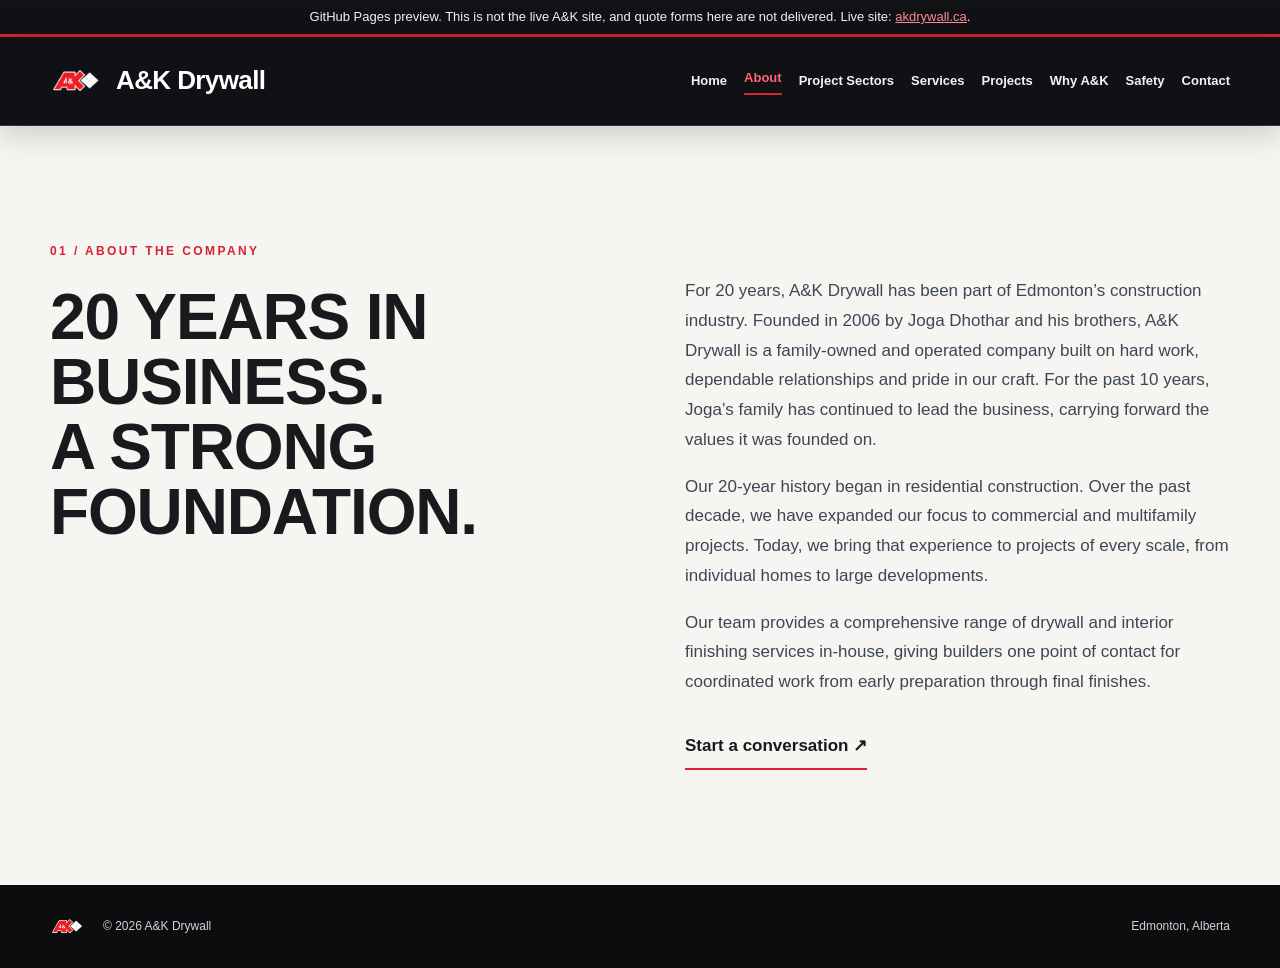
==== about.html @ e4584341 "Publish the A&K Drywall GitHub Pages preview copied from the live site. Co-authored-by: Cursor <curs" ====
<!doctype html><html lang="en"><head><meta charset="utf-8"><meta name="robots" content="noindex, nofollow"><meta name="viewport" content="width=device-width,initial-scale=1"><meta name="theme-color" content="#101115"><meta name="description" content="Learn about A&K Drywall, a family-owned business founded in 2006."><title>About Us | A&amp;K Drywall</title><link rel="stylesheet" href="styles.css?v=safety-contact-1"><link rel="icon" type="image/png" sizes="32x32" href="assets/shortcut-icon-32.png"><link rel="icon" type="image/png" sizes="192x192" href="assets/shortcut-icon-192.png"><link rel="shortcut icon" href="favicon.ico"><link rel="apple-touch-icon" sizes="180x180" href="assets/apple-touch-icon.png"><link rel="manifest" href="site.webmanifest"></head><body><div class="preview-banner" role="status">GitHub Pages preview. This is not the live A&amp;K site, and quote forms here are not delivered. Live site: <a href="https://akdrywall.ca/">akdrywall.ca</a>.</div><a class="skip" href="#main">Skip to content</a><header class="site-header"><div class="wrap nav"><a class="brand" href="index.html" aria-label="A&K Drywall home"><img src="assets/logo.png" alt="A&K Drywall logo"><span class="brand-name">A&K Drywall</span></a><nav aria-label="Main navigation"><a href="index.html">Home</a><a href="about.html" aria-current="page">About</a><a href="sectors.html">Project Sectors</a><a href="services.html">Services</a><a href="projects.html">Projects</a><a href="approach.html">Why A&K</a><a href="safety.html">Safety</a><a href="contact.html">Contact</a></nav></div></header><main id="main"><section class="intro section" id="about"><div class="wrap split"><div><p class="kicker">01 / ABOUT THE COMPANY</p><h2>20 YEARS IN BUSINESS.<br/>A STRONG FOUNDATION.</h2></div><div class="intro-copy"><p>For 20 years, A&amp;K Drywall has been part of Edmonton’s construction industry. Founded in 2006 by Joga Dhothar and his brothers, A&amp;K Drywall is a family-owned and operated company built on hard work, dependable relationships and pride in our craft. For the past 10 years, Joga’s family has continued to lead the business, carrying forward the values it was founded on.</p><p>Our 20-year history began in residential construction. Over the past decade, we have expanded our focus to commercial and multifamily projects. Today, we bring that experience to projects of every scale, from individual homes to large developments.</p><p>Our team provides a comprehensive range of drywall and interior finishing services in-house, giving builders one point of contact for coordinated work from early preparation through final finishes.</p><a class="text-link" href="contact.html">Start a conversation <span aria-hidden="true">↗</span></a></div></div></section></main><footer><div class="wrap footer"><div><img src="assets/logo.png" alt="A&K logo"><span>© <span id="year"></span> A&K Drywall</span></div><div><span>Edmonton, Alberta</span></div></div></footer><script src="site.js" defer></script></body></html>
---- styles.css ----
:root{--bg:#101115;--panel:#191b20;--text:#f7f7f8;--muted:#a8aab2;--red:#d52c3b;--border:#34363c;--white:#f5f4f1}*{box-sizing:border-box}html{scroll-behavior:smooth}body{margin:0;font-family:Inter,Arial,Helvetica,sans-serif;color:var(--text);background:var(--bg);line-height:1.55}a{color:inherit;text-decoration:none}a:focus-visible{outline:3px solid #ff6671;outline-offset:4px}.wrap{width:min(1180px,calc(100% - 48px));margin:auto}.skip{position:absolute;left:-999px;top:0}.skip:focus{left:12px;top:12px;z-index:20;background:#fff;color:#111;padding:8px}.site-header{background:rgba(16,17,21,.96);border-bottom:1px solid #ffffff18;position:sticky;top:0;z-index:10;backdrop-filter:blur(12px)}.nav{min-height:88px;display:flex;align-items:center;justify-content:space-between;gap:25px}.brand{display:flex;align-items:center;gap:13px;font-size:27px;font-weight:900;letter-spacing:-1px;line-height:1}.brand img{height:53px;width:53px;object-fit:contain}.brand small{display:block;font-size:9px;letter-spacing:2px;margin-top:6px;font-weight:700}.nav nav{display:flex;align-items:center;gap:29px;font-size:13px;font-weight:650}.nav nav>a:not(.employee-link):hover,.footer a:hover{color:#ff6370}.employee-link{display:inline-flex;align-items:center;gap:9px;border:1px solid #62646a;padding:12px 16px;border-radius:3px}.employee-link:hover{border-color:var(--red);background:#ffffff0b}.employee-link svg{width:15px;height:15px;stroke:currentColor;stroke-width:1.8;fill:none}.hero{min-height:710px;position:relative;overflow:hidden;background:radial-gradient(circle at 80% 35%,#303039 0,#15161b 42%,#101115 75%)}.hero-inner{padding:112px 0 65px;position:relative;z-index:2}.eyebrow,.kicker{font-size:12px;letter-spacing:2.6px;font-weight:800;color:var(--red)}.eyebrow{display:flex;align-items:center;gap:15px;color:#e0dfe0}.line{display:inline-block;width:30px;height:2px;background:var(--red)}h1,h2,h3,p{margin-top:0}.hero h1{font-size:clamp(46px,6.4vw,89px);line-height:1.08;letter-spacing:-3.5px;max-width:900px;margin:28px 0}.hero h1 em,.contact h2 em{font-style:normal;color:#e44755}.hero p{font-size:18px;color:#c1c1c6;max-width:570px}.hero-actions{display:flex;gap:14px;margin-top:37px;flex-wrap:wrap}.btn{display:inline-flex;align-items:center;justify-content:space-between;gap:26px;padding:16px 22px;font-weight:750;font-size:13px;border-radius:3px;min-height:51px}.primary{background:var(--red);color:white}.primary:hover{background:#ef4251}.secondary{border:1px solid #777982}.secondary:hover{background:#ffffff12}.hero-stats{display:flex;gap:55px;margin-top:105px;flex-wrap:wrap}.hero-stats>div{display:flex;flex-direction:column;gap:3px}.hero-stats strong{font-size:27px;letter-spacing:-.7px}.hero-stats span{font-size:10px;letter-spacing:1.6px;color:#999ba3;font-weight:750}.hero-art{position:absolute;inset:0 0 0 48%;opacity:.32;pointer-events:none;transform:skew(-15deg)}.structure{position:absolute;border:1px solid #a5a5af3d;background:linear-gradient(130deg,#70717a22,#1a1b2100);transform:rotate(0deg)}.s1{width:390px;height:620px;right:12%;top:40px}.s2{width:220px;height:720px;right:2%;top:-70px}.s3{width:480px;height:280px;right:0;top:210px}.red-rule{position:absolute;background:#e12f40;width:5px;height:800px;right:22%;top:-40px}.section{padding:115px 0}.split{display:grid;grid-template-columns:1fr 1fr;gap:90px}.section h2{font-size:clamp(35px,4vw,58px);line-height:1.12;letter-spacing:-2px;margin:23px 0}.intro{background:var(--white);color:#191a1e}.intro-copy{padding-top:35px}.intro-copy p{font-size:17px;color:#51545c}.text-link{display:inline-block;margin-top:18px;border-bottom:2px solid var(--red);font-weight:800;padding-bottom:7px}.services{background:#15161b}.section-head{display:flex;justify-content:space-between;align-items:end;gap:50px;margin-bottom:48px}.section-head p{max-width:340px;color:var(--muted)}.service-grid{display:grid;grid-template-columns:repeat(3,1fr);gap:1px;background:#3b3c44;border:1px solid #3b3c44}.service{background:#1b1c22;padding:30px;min-height:265px}.service .num{font-size:11px;color:#9b9ca5}.service-icon{font-size:40px;color:var(--red);line-height:1.2;margin:27px 0 16px}.service h3{font-size:20px;margin-bottom:8px}.service p{font-size:14px;color:#adb0b9;max-width:300px}.values{background:#202126}.values-grid{display:grid;grid-template-columns:1fr 1fr;gap:100px}.values-grid>div>p:not(.kicker){color:var(--muted);max-width:420px}.value-list>div{display:flex;gap:25px;border-bottom:1px solid #ffffff2a;padding:24px 0}.value-list b{color:var(--red);font-size:13px}.value-list h3{margin:0 0 6px;font-size:20px}.value-list p{margin:0;color:var(--muted)}.contact{background:#111216}.contact-inner{display:grid;grid-template-columns:1fr 1fr;gap:80px}.contact-inner>div>p:not(.kicker){color:var(--muted)}.contact-panel{background:#1e2026;border:1px solid #393b44;padding:35px;display:flex;flex-direction:column;align-items:start;gap:20px}.contact-panel>span{font-size:11px;letter-spacing:2px;color:#aaa}.contact-email{font-size:clamp(20px,2.5vw,32px);font-weight:800;overflow-wrap:anywhere}.contact-numbers{display:flex;flex-wrap:wrap;gap:16px;color:#b7b9c0}.footer{padding:24px 0;display:flex;align-items:center;justify-content:space-between;gap:20px;font-size:12px;color:#a6a8ae}.footer>div{display:flex;align-items:center;gap:18px}.footer img{width:35px;height:35px;object-fit:contain}.footer a{margin-left:15px}.employee-page{min-height:100vh;display:flex;flex-direction:column}.employee-main{flex:1;display:grid;place-items:center;padding:90px 24px;background:radial-gradient(circle at 50% 0,#292a32,#111216 70%)}.employee-card{width:min(520px,100%);text-align:center}.lock-symbol{font-size:50px;color:var(--red)}.employee-card h1{font-size:clamp(35px,5vw,55px);letter-spacing:-2px;margin:15px 0}.employee-card>p:not(.kicker){color:var(--muted)}.notice{text-align:left;border:1px solid #56545a;border-left:4px solid var(--red);background:#202127;padding:19px;display:grid;gap:7px;margin:35px 0}.notice span{color:#b8bac1;font-size:14px}@media(max-width:800px){.nav{align-items:flex-start;padding:14px 0;flex-direction:column}.nav nav{gap:15px;flex-wrap:wrap}.hero-inner{padding:80px 0}.hero-art{opacity:.12}.hero-stats{margin-top:65px;gap:25px}.split,.values-grid,.contact-inner{grid-template-columns:1fr;gap:20px}.section{padding:75px 0}.section-head{display:block}.service-grid{grid-template-columns:repeat(2,1fr)}}@media(max-width:520px){.wrap{width:min(100% - 32px,1180px)}.nav nav{font-size:12px;gap:12px}.employee-link{padding:8px}.hero h1{letter-spacing:-2px}.hero-stats strong{font-size:21px}.service-grid{grid-template-columns:1fr}.footer{flex-direction:column;align-items:flex-start}.contact-panel{padding:22px}}

/* BETA 2: commercial-first sectors */
.sectors{background:#18191e}.sector-grid{display:grid;grid-template-columns:1.35fr 1fr;gap:20px;margin-top:35px}.sector{border:1px solid #414249;background:#202127;padding:40px;min-height:310px;display:flex;flex-direction:column;justify-content:flex-end}.sector-primary{background:linear-gradient(135deg,#302124,#18191e 75%);border-top:4px solid var(--red)}.sector-tag{font-size:11px;font-weight:800;letter-spacing:2px;color:#f07b80;margin-bottom:auto}.sector h3{font-size:clamp(25px,3vw,38px);letter-spacing:-1px;margin:22px 0 10px}.sector p{color:#b8bac1;max-width:490px;line-height:1.7}@media(max-width:700px){.sector-grid{grid-template-columns:1fr}.sector{min-height:270px;padding:28px}}

/* BETA 3 — readability and professional commercial presentation */
:root{--bg:#111419;--panel:#1d2228;--text:#f9fafb;--muted:#d0d5dd;--red:#c82135;--white:#f7f8fa}
body{font-family:Arial,"Helvetica Neue",Helvetica,sans-serif;font-size:17px;line-height:1.7}
.nav nav{font-size:15px;gap:22px}
.brand{font-size:25px;letter-spacing:-.6px}
.brand small{font-size:12px;letter-spacing:1.3px}
.hero{min-height:630px;background:linear-gradient(115deg,#111419 0%,#222a32 100%)}
.hero-inner{padding:100px 0 65px}
.hero h1{font-size:clamp(42px,5.4vw,76px);letter-spacing:-2px;line-height:1.13;max-width:880px}
.hero p{font-size:20px;color:#e2e5e9;max-width:680px;line-height:1.65}
.hero-art{opacity:.12}
.hero-stats{margin-top:80px}
.hero-stats span{color:#d5d8de;font-size:12px;letter-spacing:.7px}
.section{padding:85px 0}
.section h2{font-size:clamp(32px,3.6vw,50px);letter-spacing:-1px}
.intro-copy p,.section-head p,.sector p,.service p,.values-grid>div>p:not(.kicker),.value-list p,.contact-inner>div>p:not(.kicker){font-size:17px;line-height:1.75}
.intro-copy p{color:#3d4754}
.service p,.sector p,.value-list p,.section-head p{color:#d6d9df}
.service{min-height:265px}
.service h3,.value-list h3{font-size:21px}
.service-icon{margin:20px 0 12px}
.kicker{color:#f06271}
.intro .kicker{color:#b01d30}
.btn{font-size:15px;min-height:54px}
.contact-numbers{color:#e0e3e7}
.contact-panel>span,.footer{color:#d0d3d9}
.employee-card>p:not(.kicker),.notice span{color:#d4d8df}
@media(max-width:800px){.nav nav{font-size:14px}.hero-inner{padding:70px 0 45px}.hero-stats{margin-top:55px}.section{padding:65px 0}}
@media(max-width:520px){body{font-size:16px}.nav nav{gap:14px}.hero p{font-size:18px}.hero h1{letter-spacing:-1px}.service p,.sector p{font-size:16px}}

/* BETA 3.1: keep company name on one horizontal line */
.brand-name{display:inline-block;white-space:nowrap;font-size:clamp(19px,2.1vw,26px);font-weight:800;letter-spacing:-.6px;line-height:1.15}
.brand{flex-shrink:0}
@media(max-width:520px){.brand-name{font-size:22px}}

.service-note{margin-top:30px;color:#e1e5eb;font-size:17px;line-height:1.7}.service-note a{color:#ff7482;text-underline-offset:4px}

.contact-address{margin:20px 0;color:#f4f5f7}.contact-address strong{display:block;font-size:12px;letter-spacing:1px;color:#d0d5dd}.contact-address p{margin:6px 0 0;font-size:18px}

/* BETA 3.5 commercial portfolio */
.portfolio{background:#f3f4f6;color:#171a20}.portfolio .kicker{color:#a7192b}.portfolio-heading{display:flex;justify-content:space-between;align-items:end;gap:25px;margin-bottom:32px}.portfolio-heading p{max-width:630px;color:#48515c;font-size:17px;line-height:1.7}.portfolio-heading .text-link{white-space:nowrap;color:#a7192b}.portfolio-tabs{display:flex;gap:10px;flex-wrap:wrap;margin-bottom:28px}.portfolio-tab{border:1px solid #cbd0d7;background:white;color:#242832;border-radius:6px;padding:12px 22px;font:inherit;font-weight:700;cursor:pointer}.portfolio-tab.active,.portfolio-tab:hover{background:#a7192b;color:white;border-color:#a7192b}.portfolio-tab:focus-visible{outline:3px solid #ed8b99;outline-offset:2px}.portfolio-grid{display:grid;grid-template-columns:repeat(3,minmax(0,1fr));gap:20px}.portfolio-empty{grid-column:1/-1;background:#fff;border:1px solid #dce0e6;border-radius:8px;padding:42px 26px;color:#48515c;font-size:17px}.portfolio-card{background:#fff;border:1px solid #e1e3e8;border-radius:8px;overflow:hidden;box-shadow:0 8px 25px rgba(0,0,0,.04)}.portfolio-image{width:100%;height:190px;object-fit:cover;display:block}.portfolio-image-placeholder{background:#20242d;color:#929aa7;display:flex;align-items:center;justify-content:center;font-size:15px;font-weight:700;letter-spacing:2px}.portfolio-card-content{padding:23px}.portfolio-card-content h3{margin:10px 0;font-size:23px;color:#171a20}.portfolio-card-content p{color:#48515c;font-size:16px;line-height:1.6}.portfolio-location{font-size:12px;font-weight:700;text-transform:uppercase;letter-spacing:1px;color:#a7192b}@media(max-width:850px){.portfolio-grid{grid-template-columns:repeat(2,minmax(0,1fr))}}@media(max-width:620px){.portfolio-heading{display:block}.portfolio-grid{grid-template-columns:1fr}.portfolio-heading .text-link{display:inline-block;margin-top:10px}}

/* A&K corporate visual redesign — original graphic treatments, no third-party imagery */
:root{--red:#d62231;--ink:#101114;--cream:#f6f5f2}
html{scroll-behavior:smooth}body{background:var(--cream)}
.site-header{background:#101114!important;border-bottom:1px solid #333!important;box-shadow:0 6px 35px #0003}.site-header .brand-name{color:#fff!important}.site-header nav>a{color:#f3f3f3!important}.site-header nav>a:hover{color:#ff5864!important}
.hero{background:#111215!important;color:#fff!important;min-height:720px;position:relative;overflow:hidden}.hero:before{content:'';position:absolute;inset:0;background:linear-gradient(105deg,#111215 0%,#111215 48%,#111215b0 76%,transparent 100%);z-index:1;pointer-events:none}.hero-inner{position:relative;z-index:3;padding-top:115px!important;padding-bottom:90px!important}.hero h1{font-family:Impact,'Arial Narrow',sans-serif!important;font-weight:900!important;font-stretch:condensed;letter-spacing:-.035em!important;font-size:clamp(3.5rem,7.6vw,8.1rem)!important;line-height:.96!important;max-width:1100px!important;text-transform:uppercase}.hero h1 em{font-style:normal!important;color:#e0323d!important}.hero p{max-width:620px!important;color:#d4d4d5!important;font-size:1.16rem!important}.hero .eyebrow{color:#eee!important;letter-spacing:.23em}.hero-art{inset:auto 0 0 auto!important;top:0!important;width:48%!important;opacity:.7!important;background:repeating-linear-gradient(0deg,transparent 0 58px,#ffffff10 59px 60px),repeating-linear-gradient(90deg,transparent 0 58px,#ffffff10 59px 60px),linear-gradient(135deg,#2a2c32,#15161a)!important;overflow:hidden}.hero-art .structure{border:2px solid #ffffff32!important;transform:skew(-16deg) rotate(-12deg)!important;background:#ffffff06!important}.hero-art .s1{width:50%!important;height:76%!important;top:18%!important;left:32%!important}.hero-art .s2{width:34%!important;height:55%!important;top:25%!important;left:57%!important}.hero-art .s3{width:34%!important;height:38%!important;top:44%!important;left:18%!important}.hero-art .red-rule{background:#d62231!important;width:11px!important}.blueprint-label{position:absolute;top:18%;right:8%;font-size:.7rem;letter-spacing:.2em;color:#aaa}.hero-art-caption{position:absolute;bottom:6%;right:6%;font-size:.68rem;letter-spacing:.17em;color:#eee}.hero-art-caption span{color:#e0323d}
.section{padding-top:115px!important;padding-bottom:115px!important}.kicker{color:#d62231!important;letter-spacing:.2em!important;font-weight:800!important}.section h2{font-family:Impact,'Arial Narrow',sans-serif!important;font-weight:800!important;text-transform:uppercase;letter-spacing:-.018em!important;font-size:clamp(2.6rem,5vw,5.5rem)!important;line-height:1.02!important}.intro{background:#f6f5f2!important}.sectors{background:#17181b!important;color:white!important}.sectors h2,.sectors h3{color:white!important}.sectors .section-head p{color:#bcbec4!important}.sector{background:#292a2e!important;border:1px solid #414147!important;min-height:330px}.sector-primary{background:#a81828!important;border-color:#a81828!important}.sector p{color:#e2e2e2!important}.services{background:#fff!important}.service-grid{gap:0!important;border-top:1px solid #ddd;border-left:1px solid #ddd}.service{border:0!important;border-right:1px solid #ddd!important;border-bottom:1px solid #ddd!important;border-radius:0!important;background:white!important;transition:background .2s,transform .2s}.service:hover{background:#f7f2f2!important;transform:translateY(-3px)}.service .num{color:#d62231!important}.portfolio{background:#ececea!important}.values{background:#161719!important;color:#fff!important}.values h2,.values h3{color:#fff!important}.values p{color:#c8c8c8!important}.contact{background:#c41f2e!important;color:#fff!important}.contact h2,.contact h2 em,.contact .kicker{color:white!important}.contact-panel{background:#17181b!important;color:white!important}.contact-panel a{color:white}.btn.primary{background:#d62231!important;border-color:#d62231!important;color:#fff!important}.contact .btn.primary{background:white!important;color:#17181b!important;border-color:white!important}.btn{border-radius:2px!important;text-transform:uppercase;font-weight:800!important;letter-spacing:.07em!important}footer{background:#0c0d0f!important}
@media(max-width:850px){.hero{min-height:670px}.hero:before{background:linear-gradient(90deg,#111215ed,#111215b8)}.hero-art{width:100%!important;opacity:.25!important}.hero-inner{padding-top:90px!important}.hero h1{font-size:clamp(3.3rem,10vw,5.5rem)!important}.section{padding-top:75px!important;padding-bottom:75px!important}}

/* Multipage navigation and project portfolio */
.nav nav{gap:17px;flex-wrap:wrap}.nav nav>a{font-size:13px}.nav nav>a[aria-current="page"]{color:#ff6470!important;border-bottom:2px solid #d62231;padding-bottom:4px}
.home-links{background:#f6f5f2;color:#18191c}.home-links h2{max-width:820px}.link-card-grid{display:grid;grid-template-columns:repeat(4,minmax(0,1fr));gap:12px;margin-top:40px}.link-card-grid a{display:flex;flex-direction:column;min-height:245px;padding:28px;background:#fff;border:1px solid #dedede;transition:transform .2s,border-color .2s}.link-card-grid a:hover{transform:translateY(-4px);border-color:#d62231}.link-card-grid span{font-size:11px;color:#a81f2d;letter-spacing:1.4px;font-weight:800}.link-card-grid h3{font-size:25px;margin:22px 0 8px}.link-card-grid p{font-size:15px;color:#51545a}.link-card-grid b{margin-top:auto;color:#b31d2b;font-size:13px}
.page-banner{background:linear-gradient(120deg,#101114,#27282c);color:#fff;padding:110px 0 90px}.page-banner h1{font-family:Impact,'Arial Narrow',sans-serif;font-size:clamp(56px,8vw,112px);line-height:1;letter-spacing:-2px;margin:22px 0}.page-banner h1 span{color:#d62231}.page-banner p:not(.kicker){max-width:700px;color:#d0d1d5;font-size:20px}.project-jumps{display:flex;flex-wrap:wrap;gap:12px;margin-top:30px}.project-jumps a{padding:12px 18px;border:1px solid #85858a;font-size:13px;font-weight:800;text-transform:uppercase}.project-jumps a:hover{background:#d62231;border-color:#d62231}
.project-section{background:#f6f5f2;color:#18191c;scroll-margin-top:100px}.project-section-alt{background:#e7e7e5}.project-card-grid{display:grid;grid-template-columns:repeat(3,minmax(0,1fr));gap:18px;margin-top:35px}.named-project{background:#fff;border:1px solid #ddd;overflow:hidden}.project-art{height:180px;position:relative;overflow:hidden;background:linear-gradient(135deg,#2b2d32,#111216);display:flex;align-items:flex-end;padding:18px}.project-art>span{font-size:11px;letter-spacing:2px;font-weight:800;color:#a5a5aa;z-index:1}.art-lines{position:absolute;inset:-20%;transform:rotate(-18deg);background:repeating-linear-gradient(90deg,transparent 0 58px,#ffffff12 59px 61px),repeating-linear-gradient(0deg,transparent 0 58px,#ffffff0c 59px 61px);border-left:9px solid #d62231}.named-project:nth-child(3n+2) .project-art{background:linear-gradient(135deg,#3b2528,#171719)}.named-project:nth-child(3n+3) .project-art{background:linear-gradient(135deg,#292e36,#171719)}.named-project-body{padding:25px}.named-project h3{font-size:25px;line-height:1.2;margin:0 0 9px}.named-project p{margin:0;color:#6b6e75;font-size:15px}
@media(max-width:1000px){.link-card-grid{grid-template-columns:repeat(2,minmax(0,1fr))}}@media(max-width:800px){.project-card-grid{grid-template-columns:repeat(2,minmax(0,1fr))}.page-banner{padding:75px 0}}@media(max-width:560px){.project-card-grid,.link-card-grid{grid-template-columns:1fr}.link-card-grid a{min-height:200px}.project-art{height:150px}}


/* Services page refresh */
.services-intro .section-head h1{font-size:clamp(2.7rem,6.5vw,6.8rem);line-height:.98;letter-spacing:-.045em;margin:0}
.services-intro .section-head{align-items:end}
.services-lead{max-width:750px;color:#bfc0c5;line-height:1.8;margin:2rem 0 0}
.services-category{border-top:1px solid rgba(255,255,255,.12)}
.services-category-alt{background:#18191d}
.services-category h2{font-size:clamp(2rem,4vw,4.1rem);line-height:1.05;letter-spacing:-.035em;margin:1rem 0 2.5rem}
.services-clean-grid{display:grid;grid-template-columns:repeat(2,minmax(0,1fr));gap:1px;background:rgba(255,255,255,.13);border:1px solid rgba(255,255,255,.13)}
.services-clean-grid article{background:#111216;padding:2rem;min-height:190px}
.services-category-alt .services-clean-grid article{background:#18191d}
.services-clean-grid article span{display:block;color:#ed3c49;font-weight:700;font-size:.8rem;margin-bottom:1rem}
.services-clean-grid h3{font-size:1.35rem;margin:0 0 .65rem}
.services-clean-grid p{color:#c3c3c7;line-height:1.65;margin:0;max-width:55ch}
.services-cta{background:#a71927}
.services-cta .kicker,.services-cta p{color:#fff}
.services-cta h2{font-size:clamp(2.1rem,5vw,4.5rem);margin:1rem 0}
.services-cta-link{display:inline-block;margin-top:1.3rem;padding:1rem 1.4rem;background:#111;color:#fff;text-decoration:none;font-weight:800}
.services-cta-link:hover{background:#272727}
@media(max-width:700px){.services-clean-grid{grid-template-columns:1fr}.services-clean-grid article{min-height:unset;padding:1.5rem}}

/* FIX: services page color contrast; scoped to services only. */
body:has(.services-intro) .services-intro{background:#f6f5f2!important;color:#17181b!important}
body:has(.services-intro) .services-intro h1{color:#17181b!important}
body:has(.services-intro) .services-intro .section-head p,body:has(.services-intro) .services-lead{color:#40434a!important}
body:has(.services-intro) .services-category{background:#111216!important;color:#f7f7f8!important}
body:has(.services-intro) .services-category-alt{background:#1b1c20!important;color:#f7f7f8!important}
body:has(.services-intro) .services-category h2,body:has(.services-intro) .services-clean-grid h3{color:#fff!important}
body:has(.services-intro) .services-clean-grid article{background:#202126!important;color:#fff!important}
body:has(.services-intro) .services-category-alt .services-clean-grid article{background:#292a2f!important;color:#fff!important}
body:has(.services-intro) .services-clean-grid p{color:#e0e0e3!important}
body:has(.services-intro) .services-cta{background:#a71927!important;color:#fff!important}
body:has(.services-intro) .services-cta h2,body:has(.services-intro) .services-cta p,body:has(.services-intro) .services-cta .kicker{color:#fff!important}
body:has(.services-intro) .services-cta-link{color:#fff!important}

.ak-inquiry{background:#f6f5f2!important;color:#17181b!important}.ak-inquiry h2{color:#17181b!important;margin:0 0 24px}.ak-inquiry p{color:#40434a!important;max-width:75ch;margin:0 0 30px}.ak-form{max-width:900px;background:white;padding:clamp(18px,4vw,40px);border:1px solid #ddd}.ak-fields{display:grid;grid-template-columns:1fr 1fr;gap:18px}.ak-form label{display:block;font-weight:700;color:#17181b;margin-bottom:18px}.ak-form input,.ak-form select,.ak-form textarea{display:block;width:100%;box-sizing:border-box;margin-top:8px;padding:12px;border:1px solid #999;background:#fff;color:#17181b;font:inherit}.ak-form textarea{min-height:250px;resize:vertical}.ak-trap{position:absolute;left:-10000px}.ak-form button{cursor:pointer}.ak-form :focus-visible{outline:3px solid #b91c24;outline-offset:2px}@media(max-width:650px){.ak-fields{grid-template-columns:1fr;gap:0}}
/* Contact accessibility update */
.ak-inquiry#request{scroll-margin-top:120px}.ak-contact-first{padding-top:clamp(32px,5vw,64px)!important}.ak-contact-first h1{font-size:clamp(2.3rem,5vw,4rem);line-height:1.1;color:#17181b;margin:0 0 16px}.ak-contact-jump{color:#a71927;text-decoration:underline}.ak-inquiry .ak-form{margin:0 auto 0 0}.ak-inquiry .ak-form input[type=hidden]{display:none}

/* Homepage services ticker */
.ak-ticker{display:flex;align-items:center;background:#b71927;color:#fff;position:relative;overflow:hidden;min-width:0;padding:0;gap:0}.ak-ticker-window{overflow:hidden;flex:1;min-width:0}.ak-ticker-track{display:flex;width:max-content;animation:ak-ticker-slide 32s linear infinite;will-change:transform}.ak-ticker-group{display:flex;align-items:center;flex:none;min-width:100vw;justify-content:space-around}.ak-ticker-group span{white-space:nowrap;display:flex;align-items:center;gap:24px;padding:13px 12px;font-size:13px;font-weight:800;letter-spacing:1.1px;text-transform:uppercase;color:#fff}.ak-ticker-group span:after{content:'◆';font-size:9px}.ak-ticker-pause{margin:0 6px 0 12px;accent-color:#171717;flex:none}.ak-ticker-control{font-size:11px;white-space:nowrap;padding-right:12px;color:#fff;cursor:pointer}@keyframes ak-ticker-slide{to{transform:translateX(-50%)}}@media(prefers-reduced-motion:reduce){.ak-ticker-track{animation:none;will-change:auto}.ak-ticker-window{overflow-x:auto}.ak-ticker-group[aria-hidden=true],.ak-ticker-pause,.ak-ticker-control{display:none}}

/* Aligned inquiry layout */
.ak-inquiry-grid{display:grid;grid-template-columns:minmax(0,1.65fr) minmax(0,1fr);gap:24px;align-items:start}.ak-inquiry-grid .ak-form{width:100%;max-width:none;min-width:0;margin:0;box-sizing:border-box}.ak-inquiry-side{min-width:0;scroll-margin-top:120px}.ak-inquiry-side .contact-panel{margin:0;width:100%;box-sizing:border-box}.ak-inquiry-side .contact-panel p{color:#eee!important;margin:0}.ak-inquiry-side .contact-email{overflow-wrap:anywhere;font-size:clamp(1rem,2vw,1.5rem)}.ak-inquiry-side .contact-panel strong{color:#fff}.ak-inquiry-side .contact-numbers{flex-wrap:wrap}.ak-inquiry-grid .ak-fields{grid-template-columns:repeat(2,minmax(0,1fr))}@media(max-width:850px){.ak-inquiry-grid{grid-template-columns:1fr}.ak-inquiry-side{width:100%}}@media(max-width:650px){.ak-inquiry-grid .ak-fields{grid-template-columns:1fr}}

/* Compact inquiry layout: homepage and contact page only */
.ak-inquiry.section{padding-top:48px!important;padding-bottom:48px!important}
.ak-inquiry .ak-inquiry-grid{grid-template-columns:minmax(0,1.35fr) minmax(0,1fr);gap:20px;max-width:1050px}
.ak-inquiry .ak-form{padding:20px;font-size:15px;line-height:1.4}
.ak-inquiry .ak-fields{gap:0 12px}
.ak-inquiry .ak-form label{margin-bottom:10px}
.ak-inquiry .ak-form input,.ak-inquiry .ak-form select,.ak-inquiry .ak-form textarea{margin-top:4px;padding:8px 10px;font-size:16px;min-height:42px}
.ak-inquiry .ak-form textarea{min-height:125px;resize:vertical}
.ak-inquiry .ak-form p{font-size:13px;margin:0 0 12px}
.ak-inquiry .ak-form .btn{min-height:44px;padding:10px 18px}
.ak-inquiry h2{font-size:clamp(2rem,4vw,3.5rem)!important;margin-bottom:12px}
.ak-inquiry> .wrap>p{margin-bottom:18px}
@media(max-width:850px){.ak-inquiry .ak-inquiry-grid{grid-template-columns:1fr}.ak-inquiry.section{padding-top:32px!important;padding-bottom:32px!important}}
@media(max-width:650px){.ak-inquiry .ak-form{padding:14px}.ak-inquiry .ak-fields{grid-template-columns:1fr}}

/* GitHub Pages preview marker */
.preview-banner{background:#111216;color:#f4f4f5;font-size:13px;line-height:1.4;text-align:center;padding:8px 16px;border-bottom:3px solid #d62231}
.preview-banner a{color:#ff8b94;text-decoration:underline}
.ak-mock-note{background:#fff;border:1px solid #d62231;border-left:6px solid #d62231;padding:18px 20px;color:#17181b;font-weight:700}
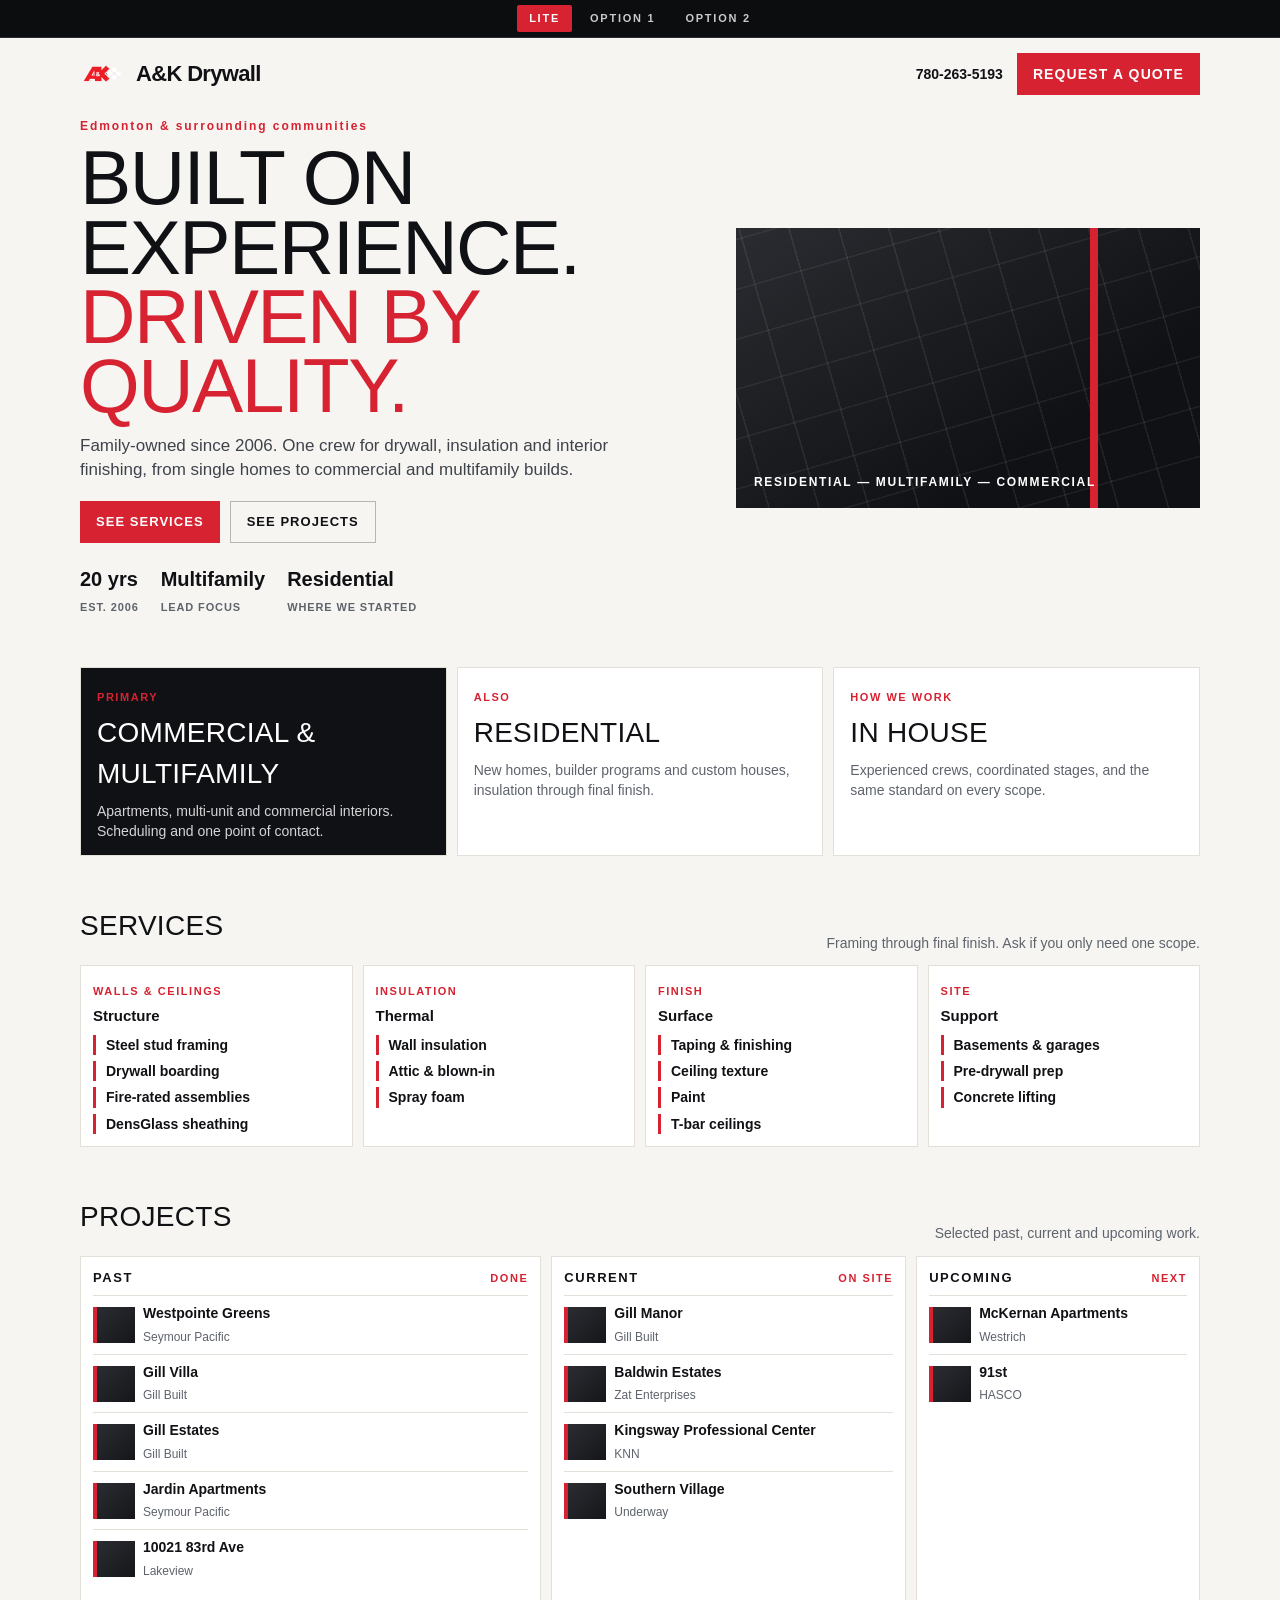
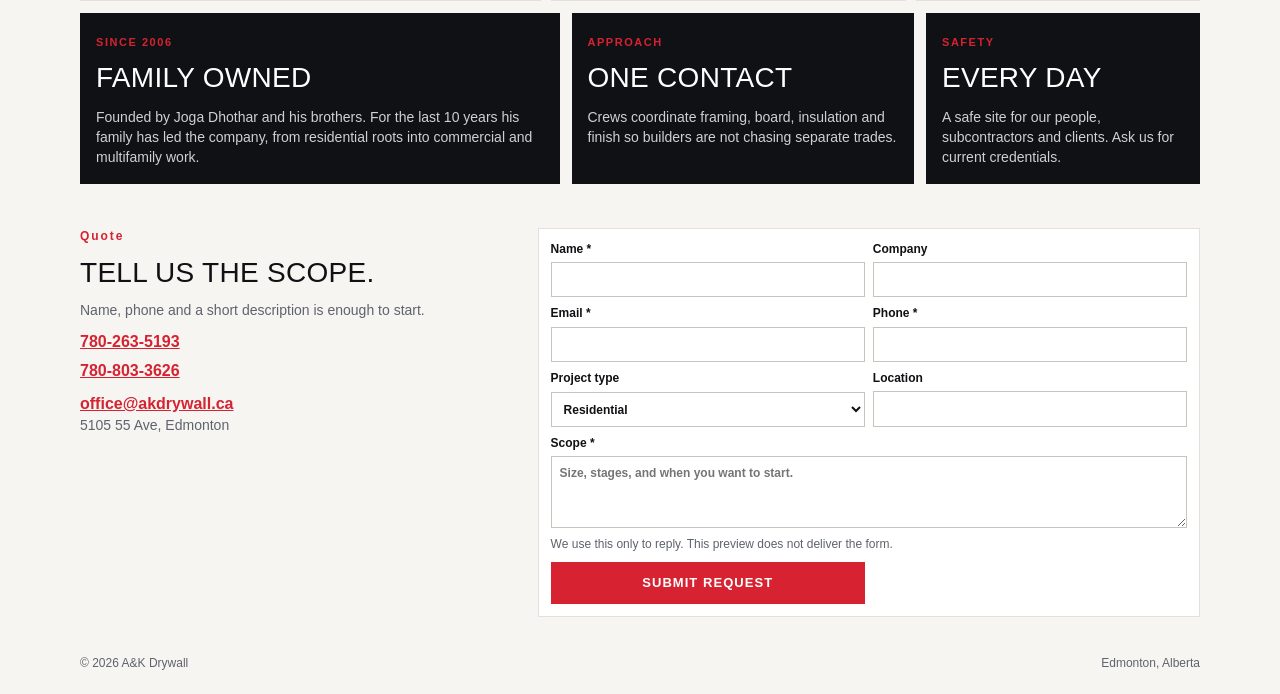
==== commit 824e1203: "Add Lite, Option 1, and Option 2 versions of the A&K preview. Co-authored-by: Cursor <cursoragent@cu" ====
--- a/about.html
+++ b/about.html
@@ -1 +1,11 @@
-<!doctype html><html lang="en"><head><meta charset="utf-8"><meta name="robots" content="noindex, nofollow"><meta name="viewport" content="width=device-width,initial-scale=1"><meta name="theme-color" content="#101115"><meta name="description" content="Learn about A&K Drywall, a family-owned business founded in 2006."><title>About Us | A&amp;K Drywall</title><link rel="stylesheet" href="styles.css?v=safety-contact-1"><link rel="icon" type="image/png" sizes="32x32" href="assets/shortcut-icon-32.png"><link rel="icon" type="image/png" sizes="192x192" href="assets/shortcut-icon-192.png"><link rel="shortcut icon" href="favicon.ico"><link rel="apple-touch-icon" sizes="180x180" href="assets/apple-touch-icon.png"><link rel="manifest" href="site.webmanifest"></head><body><div class="preview-banner" role="status">GitHub Pages preview. This is not the live A&amp;K site, and quote forms here are not delivered. Live site: <a href="https://akdrywall.ca/">akdrywall.ca</a>.</div><a class="skip" href="#main">Skip to content</a><header class="site-header"><div class="wrap nav"><a class="brand" href="index.html" aria-label="A&K Drywall home"><img src="assets/logo.png" alt="A&K Drywall logo"><span class="brand-name">A&K Drywall</span></a><nav aria-label="Main navigation"><a href="index.html">Home</a><a href="about.html" aria-current="page">About</a><a href="sectors.html">Project Sectors</a><a href="services.html">Services</a><a href="projects.html">Projects</a><a href="approach.html">Why A&K</a><a href="safety.html">Safety</a><a href="contact.html">Contact</a></nav></div></header><main id="main"><section class="intro section" id="about"><div class="wrap split"><div><p class="kicker">01 / ABOUT THE COMPANY</p><h2>20 YEARS IN BUSINESS.<br/>A STRONG FOUNDATION.</h2></div><div class="intro-copy"><p>For 20 years, A&amp;K Drywall has been part of Edmonton’s construction industry. Founded in 2006 by Joga Dhothar and his brothers, A&amp;K Drywall is a family-owned and operated company built on hard work, dependable relationships and pride in our craft. For the past 10 years, Joga’s family has continued to lead the business, carrying forward the values it was founded on.</p><p>Our 20-year history began in residential construction. Over the past decade, we have expanded our focus to commercial and multifamily projects. Today, we bring that experience to projects of every scale, from individual homes to large developments.</p><p>Our team provides a comprehensive range of drywall and interior finishing services in-house, giving builders one point of contact for coordinated work from early preparation through final finishes.</p><a class="text-link" href="contact.html">Start a conversation <span aria-hidden="true">↗</span></a></div></div></section></main><footer><div class="wrap footer"><div><img src="assets/logo.png" alt="A&K logo"><span>© <span id="year"></span> A&K Drywall</span></div><div><span>Edmonton, Alberta</span></div></div></footer><script src="site.js" defer></script></body></html>+<!doctype html>
+<html lang="en">
+<head>
+  <meta charset="utf-8">
+  <meta name="robots" content="noindex, nofollow">
+  <meta http-equiv="refresh" content="0; url=index.html#work">
+  <link rel="canonical" href="index.html#work">
+  <title>About | A&amp;K Drywall</title>
+</head>
+<body><p><a href="index.html#work">Continue to A&amp;K Drywall</a></p></body>
+</html>
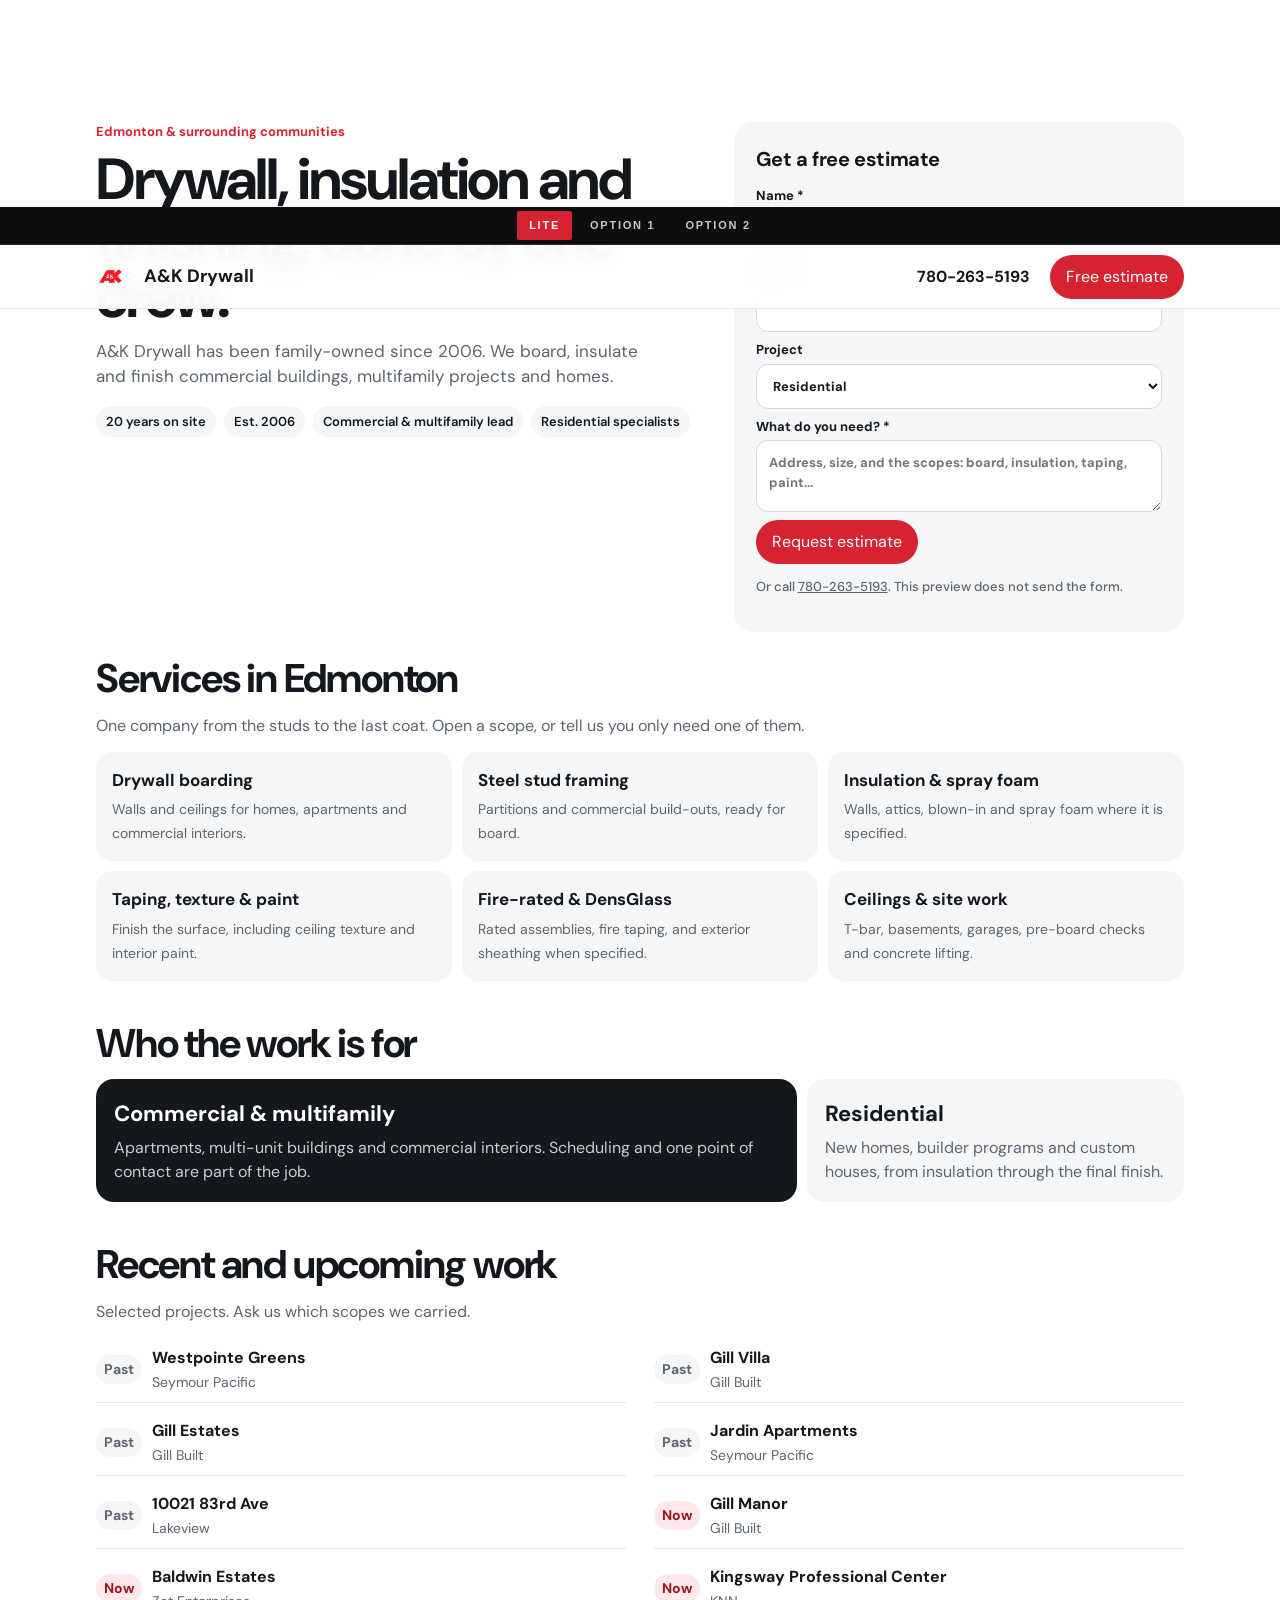
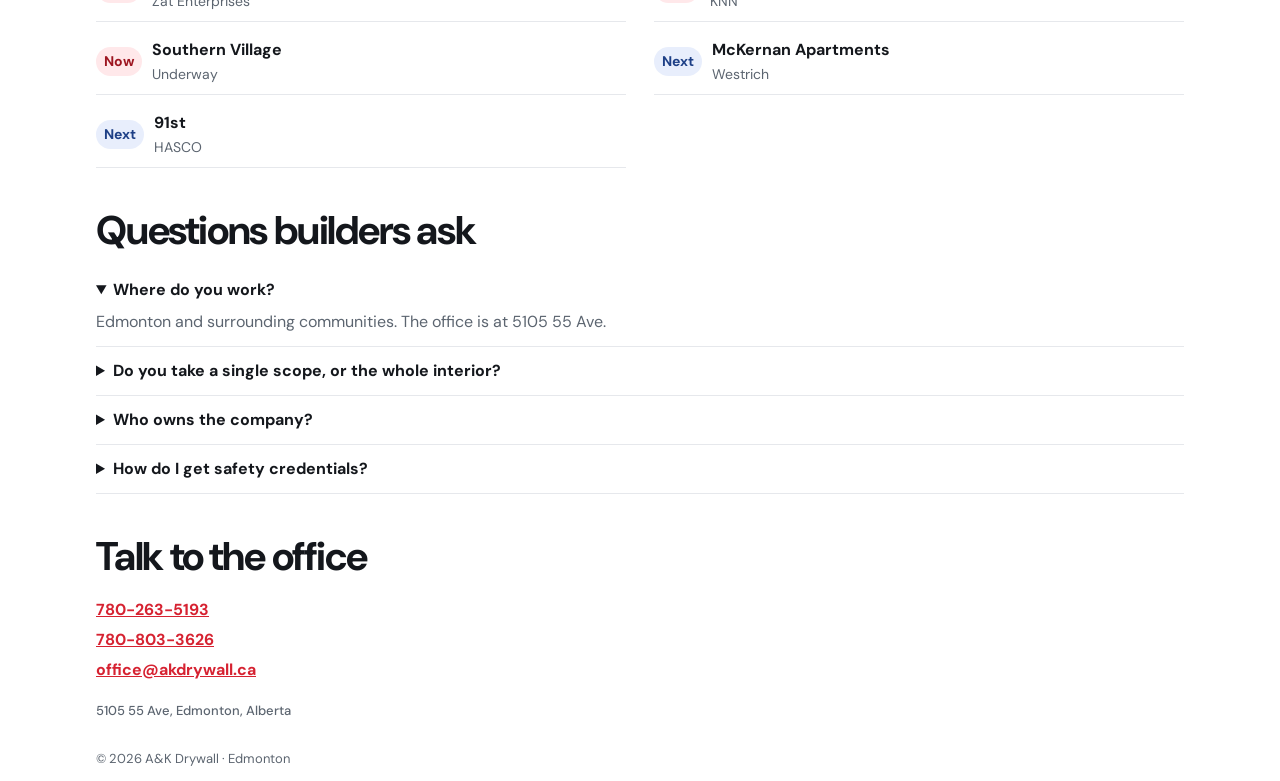
==== commit d93bd09f: "Tighten all three versions and remove the unused original site files. Co-authored-by: Cursor <cursor" ====
--- a/about.html
+++ b/about.html
@@ -3,9 +3,9 @@
 <head>
   <meta charset="utf-8">
   <meta name="robots" content="noindex, nofollow">
-  <meta http-equiv="refresh" content="0; url=index.html#work">
-  <link rel="canonical" href="index.html#work">
+  <meta http-equiv="refresh" content="0; url=index.html#faq">
+  <link rel="canonical" href="index.html#faq">
   <title>About | A&amp;K Drywall</title>
 </head>
-<body><p><a href="index.html#work">Continue to A&amp;K Drywall</a></p></body>
+<body><p><a href="index.html#faq">Continue to A&amp;K Drywall</a></p></body>
 </html>
